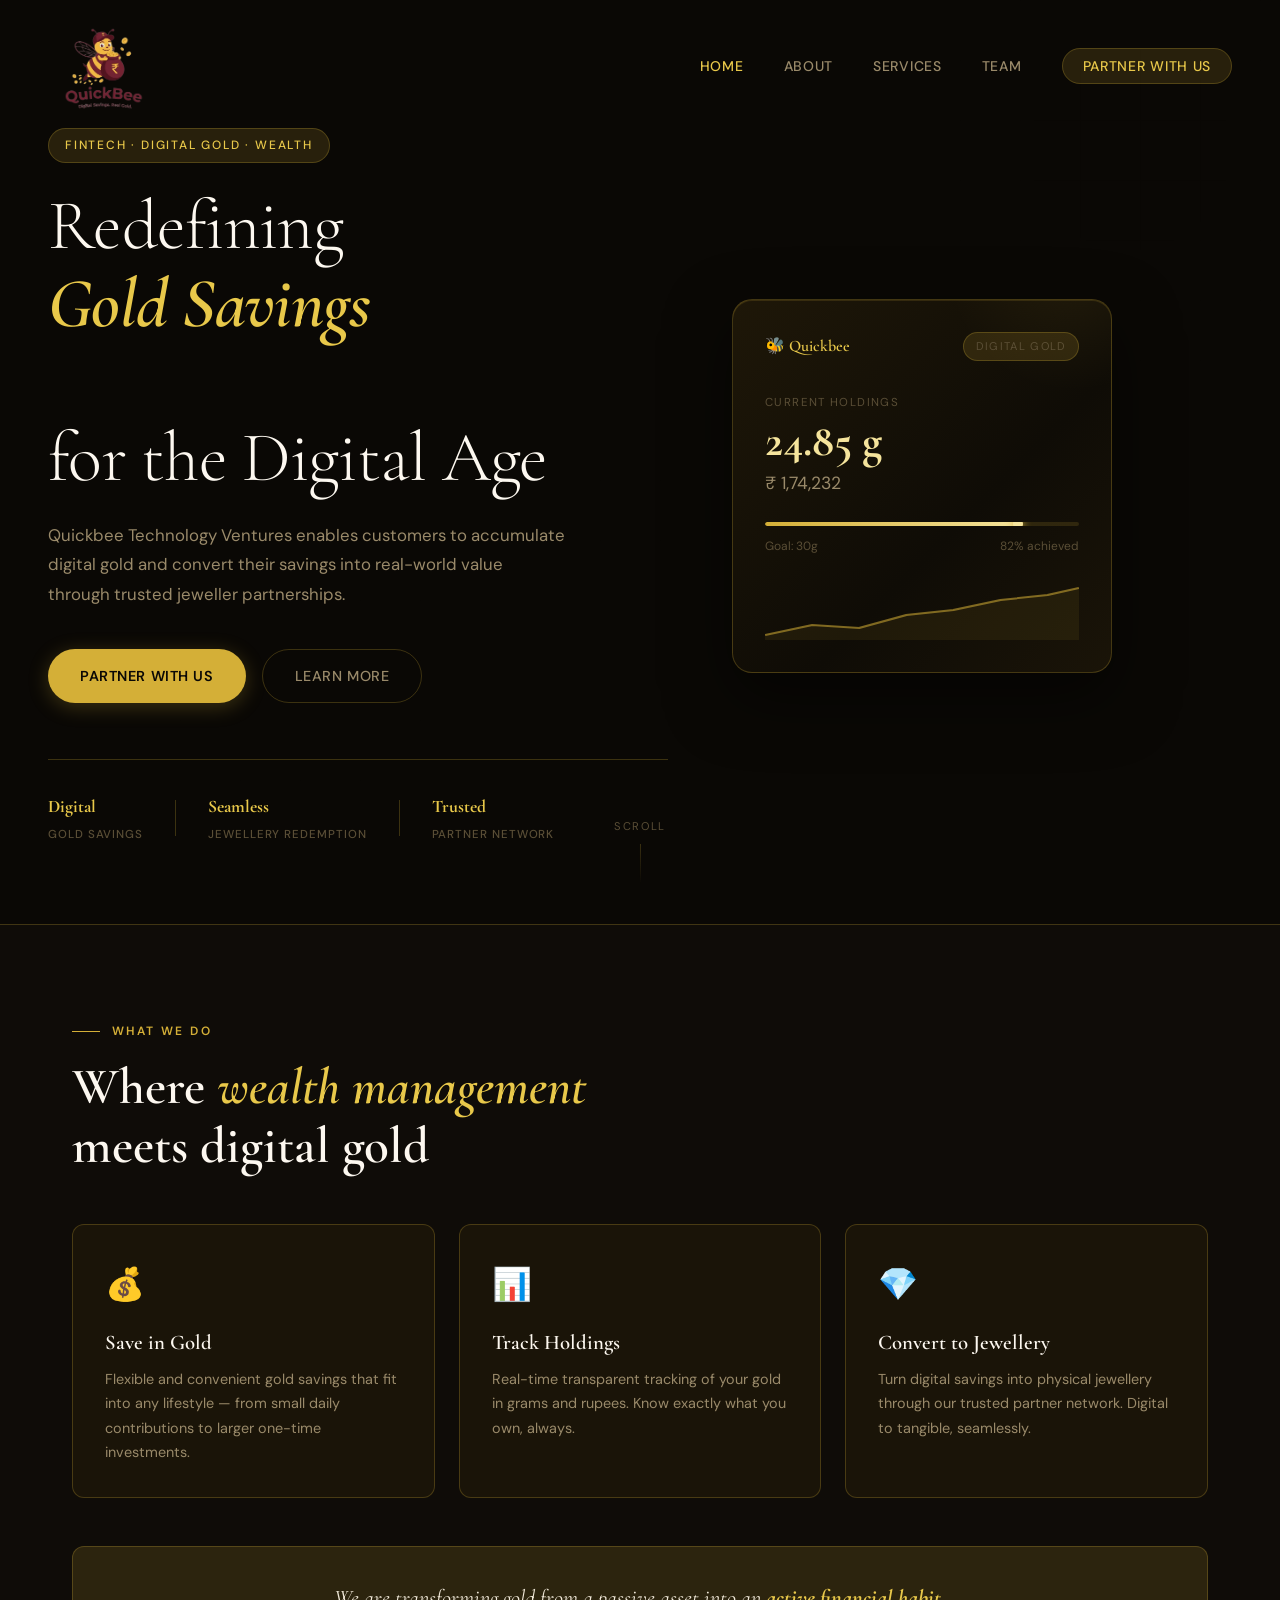
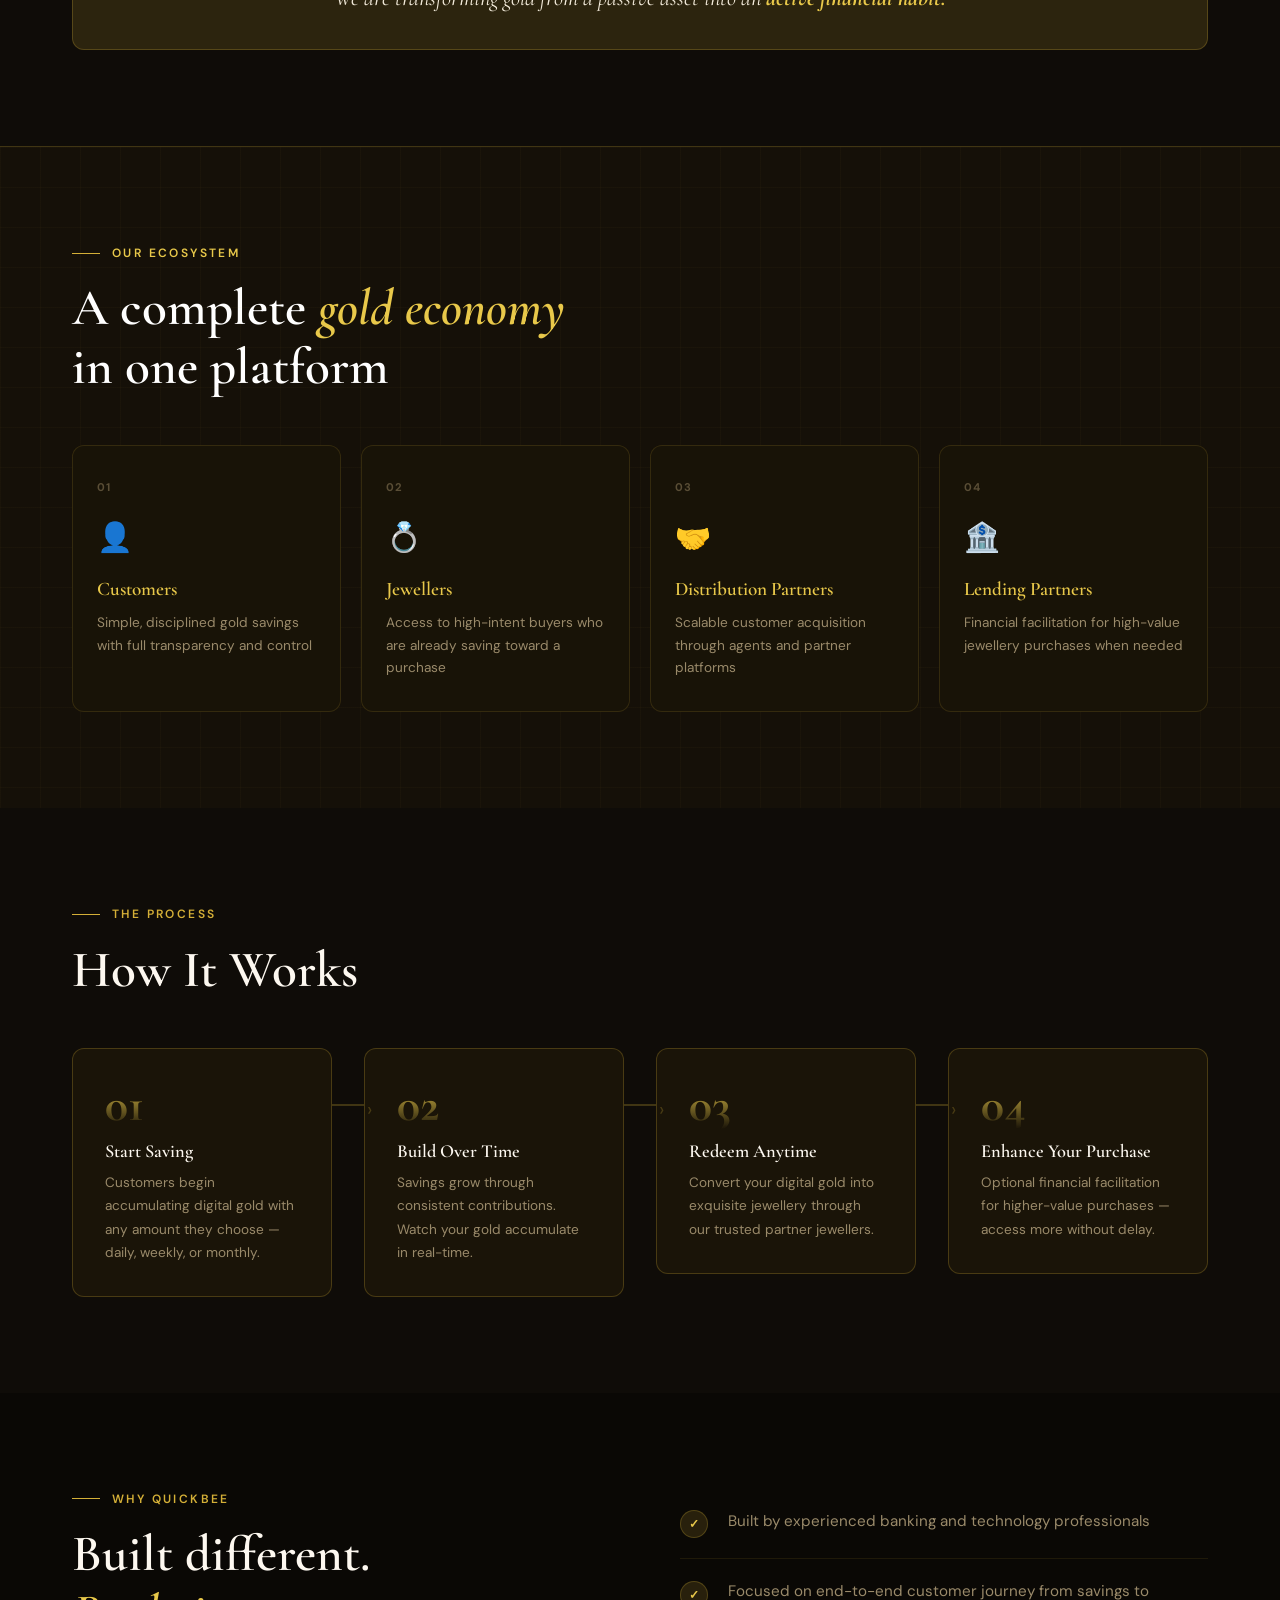
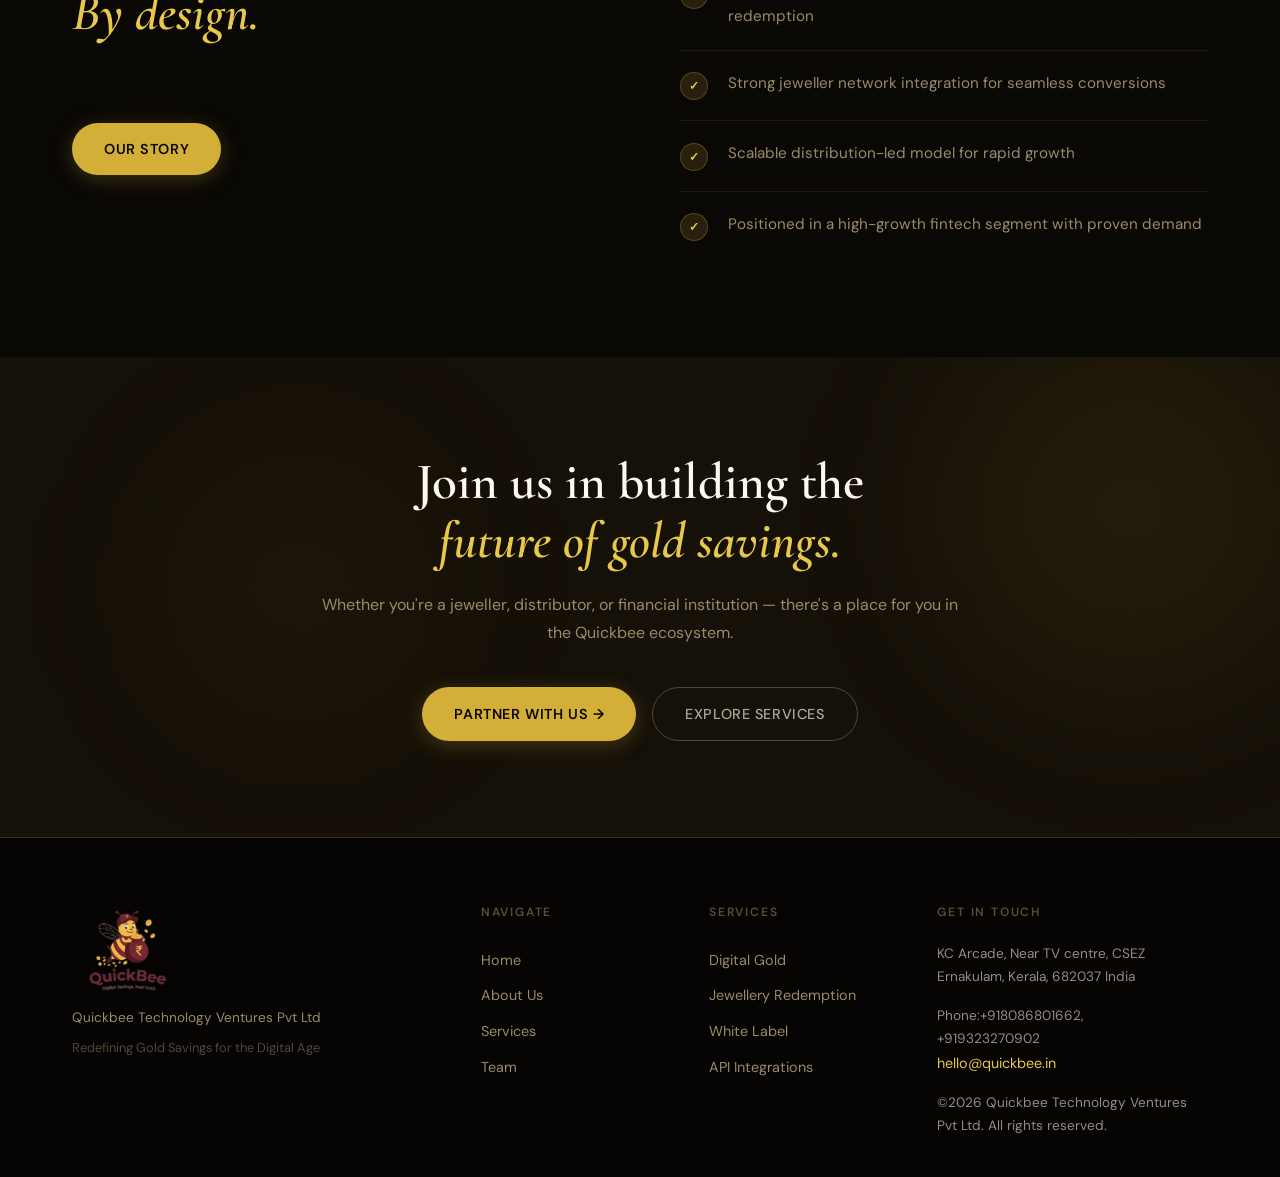
==== index.html @ dd4ba906 "Add files via upload" ====
<!DOCTYPE html>
<html lang="en">
<head>
  <meta charset="UTF-8" />
  <meta name="viewport" content="width=device-width, initial-scale=1.0" />
  <title>Quickbee — Redefining Gold Savings</title>
  <link rel="stylesheet" href="styles.css" />
  <link rel="preconnect" href="https://fonts.googleapis.com">
  <link href="https://fonts.googleapis.com/css2?family=Cormorant+Garamond:ital,wght@0,300;0,400;0,600;0,700;1,300;1,400&family=DM+Sans:wght@300;400;500;600&display=swap" rel="stylesheet">
</head>
<body>

<!-- NAV -->
<nav class="nav" id="nav">
  <a href="index.html" class="nav-logo">
  <img src="logo.png" alt="Quickbee" class="nav-logo-img">
</a>
  <ul class="nav-links">
    <li><a href="index.html" class="active">Home</a></li>
    <li><a href="about.html">About</a></li>
    <li><a href="services.html">Services</a></li>
    <li><a href="team.html">Team</a></li>
    <li><a href="#contact" class="nav-cta">Partner With Us</a></li>
  </ul>
  <button class="hamburger" id="hamburger">
    <span></span><span></span><span></span>
  </button>
</nav>

<!-- HERO -->
<section class="hero">
<!-- Find this line -->

<!-- Replace with -->
<div class="hero-bg" style="background: url('https://images.unsplash.com/photo-1610375461246-83df859d849d?w=1800&q=80') center/cover no-repeat fixed; opacity: 0.04; position: fixed; inset: 0; z-index: -2;">    <div class="gold-orb orb1"></div>
    <div class="gold-orb orb2"></div>
    <div class="gold-orb orb3"></div>
    <div class="grid-lines"></div>
  </div>
  <div class="hero-content">
    <div class="hero-badge reveal">Fintech · Digital Gold · Wealth</div>
    <h1 class="hero-title reveal">
      Redefining<br/>
      <em>Gold Savings</em><br/>
      for the Digital Age
    </h1>
    <p class="hero-sub reveal">
      Quickbee Technology Ventures enables customers to accumulate digital gold 
      and convert their savings into real-world value through trusted jeweller partnerships.
    </p>
    <div class="hero-ctas reveal">
      <a href="#contact" class="btn-gold">Partner With Us</a>
      <a href="about.html" class="btn-outline">Learn More</a>
    </div>
    <div class="hero-stats reveal">
      <div class="stat">
        <span class="stat-num">Digital</span>
        <span class="stat-label">Gold Savings</span>
      </div>
      <div class="stat-divider"></div>
      <div class="stat">
        <span class="stat-num">Seamless</span>
        <span class="stat-label">Jewellery Redemption</span>
      </div>
      <div class="stat-divider"></div>
      <div class="stat">
        <span class="stat-num">Trusted</span>
        <span class="stat-label">Partner Network</span>
      </div>
    </div>
  </div>
  <div class="hero-visual reveal">
    <div class="gold-card">
      <div class="gc-header">
        <span class="gc-logo">🐝 Quickbee</span>
        <span class="gc-tag">Digital Gold</span>
      </div>
      <div class="gc-amount">
        <span class="gc-label">Current Holdings</span>
        <span class="gc-value">24.85 g</span>
        <span class="gc-inr">₹ 1,74,232</span>
      </div>
      <div class="gc-bar">
        <div class="gc-progress"></div>
      </div>
      <div class="gc-footer">
        <span>Goal: 30g</span>
        <span>82% achieved</span>
      </div>
      <div class="gc-sparkline">
        <svg viewBox="0 0 200 60" preserveAspectRatio="none">
          <polyline points="0,55 30,45 60,48 90,35 120,30 150,20 180,15 200,8" fill="none" stroke="rgba(212,175,55,0.7)" stroke-width="2"/>
          <polyline points="0,60 0,55 30,45 60,48 90,35 120,30 150,20 180,15 200,8 200,60" fill="rgba(212,175,55,0.1)"/>
        </svg>
      </div>
    </div>
  </div>
  <div class="scroll-hint">
    <span>Scroll</span>
    <div class="scroll-line"></div>
  </div>
</section>

<!-- WHAT WE DO -->
<section class="what-we-do section-pad">
  <div class="container">
    <div class="section-label reveal">What We Do</div>
    <h2 class="section-title reveal">
      Where <em>wealth management</em><br/>meets digital gold
    </h2>
    <div class="wwd-grid">
      <div class="wwd-card reveal" style="--delay:0.1s">
        <div class="wwd-icon">💰</div>
        <h3>Save in Gold</h3>
        <p>Flexible and convenient gold savings that fit into any lifestyle — from small daily contributions to larger one-time investments.</p>
      </div>
      <div class="wwd-card reveal" style="--delay:0.2s">

        <div class="wwd-icon">📊</div>
        <h3>Track Holdings</h3>
        <p>Real-time transparent tracking of your gold in grams and rupees. Know exactly what you own, always.</p>
      </div>
      <div class="wwd-card reveal" style="--delay:0.3s">

        <div class="wwd-icon">💎</div>
        <h3>Convert to Jewellery</h3>
        <p>Turn digital savings into physical jewellery through our trusted partner network. Digital to tangible, seamlessly.</p>
      </div>
    </div>
    <div class="wwd-statement reveal">
      <p>We are transforming gold from a passive asset into an <strong>active financial habit.</strong></p>
    </div>
  </div>
</section>

<!-- ECOSYSTEM -->
<section class="ecosystem">
  <div class="container">
    <div class="section-label reveal" style="color: var(--gold-light)">Our Ecosystem</div>
    <h2 class="section-title reveal" style="color: #fff">
      A complete <em>gold economy</em><br/>in one platform
    </h2>
    <div class="eco-grid">
      <div class="eco-card reveal" style="--delay:0.05s">
        <div class="eco-num">01</div>
        <div class="eco-icon">👤</div>
        <h3>Customers</h3>
        <p>Simple, disciplined gold savings with full transparency and control</p>
      </div>
      <div class="eco-card reveal" style="--delay:0.15s">
        <div class="eco-num">02</div>
        <div class="eco-icon">💍</div>
        <h3>Jewellers</h3>
        <p>Access to high-intent buyers who are already saving toward a purchase</p>
      </div>
      <div class="eco-card reveal" style="--delay:0.25s">
        <div class="eco-num">03</div>
        <div class="eco-icon">🤝</div>
        <h3>Distribution Partners</h3>
        <p>Scalable customer acquisition through agents and partner platforms</p>
      </div>
      <div class="eco-card reveal" style="--delay:0.35s">
        <div class="eco-num">04</div>
        <div class="eco-icon">🏦</div>
        <h3>Lending Partners</h3>
        <p>Financial facilitation for high-value jewellery purchases when needed</p>
      </div>
    </div>
  </div>
</section>

<!-- HOW IT WORKS -->
<section class="how-it-works section-pad">
  <div class="container">
    <div class="section-label reveal">The Process</div>
    <h2 class="section-title reveal">How It Works</h2>
    <div class="steps">
      <div class="step reveal" style="--delay:0.0s">
        <div class="step-num">01</div>
        <div class="step-body">
          <h3>Start Saving</h3>
          <p>Customers begin accumulating digital gold with any amount they choose — daily, weekly, or monthly.</p>
        </div>
      </div>
      <div class="step-connector reveal"></div>
      <div class="step reveal" style="--delay:0.15s">
        <div class="step-num">02</div>
        <div class="step-body">
          <h3>Build Over Time</h3>
          <p>Savings grow through consistent contributions. Watch your gold accumulate in real-time.</p>
        </div>
      </div>
      <div class="step-connector reveal"></div>
      <div class="step reveal" style="--delay:0.3s">
        <div class="step-num">03</div>
        <div class="step-body">
          <h3>Redeem Anytime</h3>
          <p>Convert your digital gold into exquisite jewellery through our trusted partner jewellers.</p>
        </div>
      </div>
      <div class="step-connector reveal"></div>
      <div class="step reveal" style="--delay:0.45s">
        <div class="step-num">04</div>
        <div class="step-body">
          <h3>Enhance Your Purchase</h3>
          <p>Optional financial facilitation for higher-value purchases — access more without delay.</p>
        </div>
      </div>
    </div>
  </div>
</section>

<!-- WHY QUICKBEE -->
<section class="why-section section-pad">
  <div class="container why-container">
    <div class="why-left reveal">
      <div class="section-label">Why Quickbee</div>
      <h2 class="section-title">Built different.<br/><em>By design.</em></h2>
      <a href="about.html" class="btn-gold" style="margin-top:2rem; display:inline-block">Our Story</a>
    </div>
    <div class="why-right">
      <div class="why-item reveal" style="--delay:0.05s">
        <div class="why-check">✓</div>
        <p>Built by experienced banking and technology professionals</p>
      </div>
      <div class="why-item reveal" style="--delay:0.1s">
        <div class="why-check">✓</div>
        <p>Focused on end-to-end customer journey from savings to redemption</p>
      </div>
      <div class="why-item reveal" style="--delay:0.15s">
        <div class="why-check">✓</div>
        <p>Strong jeweller network integration for seamless conversions</p>
      </div>
      <div class="why-item reveal" style="--delay:0.2s">
        <div class="why-check">✓</div>
        <p>Scalable distribution-led model for rapid growth</p>
      </div>
      <div class="why-item reveal" style="--delay:0.25s">
        <div class="why-check">✓</div>
        <p>Positioned in a high-growth fintech segment with proven demand</p>
      </div>
    </div>
  </div>
</section>

<!-- CTA BANNER -->
<section class="cta-banner" id="contact">
  <div class="cta-bg">
    <div class="gold-orb orb1"></div>
    <div class="gold-orb orb2"></div>
  </div>
  <div class="container cta-content">
    <h2 class="reveal">Join us in building the<br/><em>future of gold savings.</em></h2>
    <p class="reveal">Whether you're a jeweller, distributor, or financial institution — there's a place for you in the Quickbee ecosystem.</p>
    <div class="cta-actions reveal">
      <a href="mailto:hello@quickbee.in" class="btn-gold">Partner With Us →</a>
      <a href="services.html" class="btn-outline-light">Explore Services</a>
    </div>
  </div>
</section>

<!-- FOOTER -->
<footer class="footer">
  <div class="container footer-grid">
    <div class="footer-brand">
       <a href="index.html" class="nav-logo">
  <img src="logo.png" alt="Quickbee" class="nav-logo-img">
</a>
      <p>Quickbee Technology Ventures Pvt Ltd</p>
      <p style="margin-top:0.5rem; font-size:0.8rem; opacity:0.5">Redefining Gold Savings for the Digital Age</p>
    </div>
    <div class="footer-links">
      <h4>Navigate</h4>
      <a href="index.html">Home</a>
      <a href="about.html">About Us</a>
      <a href="services.html">Services</a>
      <a href="team.html">Team</a>
    </div>
    <div class="footer-links">
      <h4>Services</h4>
      <a href="services.html">Digital Gold</a>
      <a href="services.html">Jewellery Redemption</a>
      <a href="services.html">White Label</a>
      <a href="services.html">API Integrations</a>
    </div>
    <div class="footer-contact">
      <h4>Get In Touch</h4>
	        <p style="margin-top:1rem; font-size:0.85rem; opacity:0.6">KC Arcade, Near TV centre, CSEZ
Ernakulam, Kerala, 682037
India
</p>
<p style="margin-top:1rem; font-size:0.85rem; opacity:0.6">Phone:+918086801662, <br>
        +919323270902

</p>
      <a href="mailto:hello@quickbee.in">hello@quickbee.in</a>
      <p style="margin-top:1rem; font-size:0.85rem; opacity:0.6">©2026 Quickbee Technology Ventures Pvt Ltd. All rights reserved.</p>
    </div>
  </div>
</footer>

<script src="main.js"></script>
</body>
</html>
---- styles.css ----
/* ============================================================
   QUICKBEE — STYLES.CSS
   Rich dark luxury + gold aesthetic
   ============================================================ */

/* --- TOKENS --- */
:root {
  --bg: #0a0805;
  --bg2: #0f0c08;
  --bg3: #151008;
  --surface: #1a1408;
  --surface2: #221c0c;
  --gold: #d4af37;
  --gold-light: #e8c84a;
  --gold-pale: #f5e49c;
  --gold-dim: rgba(212,175,55,0.15);
  --gold-border: rgba(212,175,55,0.25);
  --text: #f0e8d8;
  --text-muted: #9a8a6a;
  --text-dim: #5a4e36;
  --white: #fdf8f0;
  --radius: 12px;
  --radius-lg: 20px;
  --transition: 0.35s cubic-bezier(.25,.46,.45,.94);
}

/* --- RESET & BASE --- */
*, *::before, *::after { box-sizing: border-box; margin: 0; padding: 0; }

html { scroll-behavior: smooth; font-size: 16px; }

body {
  background: var(--bg);
  color: var(--text);
  font-family: 'DM Sans', sans-serif;
  font-weight: 400;
  line-height: 1.7;
  overflow-x: hidden;
}

img { max-width: 100%; display: block; }
a { text-decoration: none; color: inherit; }

h1, h2, h3 {
  font-family: 'Cormorant Garamond', serif;
  line-height: 1.15;
  font-weight: 600;
}

em { font-style: italic; color: var(--gold-light); }

.container {
  max-width: 1200px;
  margin: 0 auto;
  padding: 0 2rem;
}
.hero::before {
  content: '';
  position: fixed;
  inset: 0;
  background: url('https://images.unsplash.com/photo-1610375461246-83df859d849d?w=1800&q=80') center/cover no-repeat;
  opacity: 0.08;
  z-index: -2;
  pointer-events: none;
}
/* Service block hero images */
.service-block { position: relative; overflow: hidden; }

.sb-img {
  width: 100%;
  height: 200px;
  object-fit: cover;
  border-radius: var(--radius);
  margin-bottom: 1.5rem;
  opacity: 0.75;
  transition: opacity 0.3s ease, transform 0.4s ease;
}
.service-block:hover .sb-img {
  opacity: 0.9;
  transform: scale(1.02);
}
.section-pad { padding: 6rem 0; }

/* --- NAV --- */
.nav {
  position: fixed;
  top: 0; left: 0; right: 0;
  z-index: 100;
  display: flex;
  align-items: center;
  justify-content: space-between;
  padding: 1.25rem 3rem;
  background: rgba(10,8,5,0);
  border-bottom: 1px solid transparent;
  transition: var(--transition);
}

.nav.scrolled {
  background: rgba(10,8,5,0.95);
  border-bottom-color: var(--gold-border);
  backdrop-filter: blur(12px);
  padding: 0.9rem 3rem;
}
.nav-logo-img {
  height: 92px;        /* increase from 40px */
  width: auto;
  max-width: 200px;
  object-fit: contain;
    mix-blend-mode: screen;  /* removes white background */

}

.nav.scrolled .nav-logo-img {
  height: 72px;        /* slightly smaller when scrolled */
  transition: height 0.35s ease;
}
.nav-logo {
  display: flex;
  align-items: center;
  gap: 0.5rem;
  font-family: 'Cormorant Garamond', serif;
  font-size: 1.6rem;
  font-weight: 700;
  color: var(--gold-light);
  letter-spacing: 0.02em;
}

.logo-icon { font-size: 1.4rem; }

.nav-links {
  display: flex;
  align-items: center;
  gap: 2.5rem;
  list-style: none;
}

.nav-links a {
  font-size: 0.875rem;
  font-weight: 500;
  letter-spacing: 0.05em;
  text-transform: uppercase;
  color: var(--text-muted);
  transition: color var(--transition);
}

.nav-links a:hover,
.nav-links a.active { color: var(--gold-light); }

.nav-cta {
  background: var(--gold-dim) !important;
  color: var(--gold-light) !important;
  border: 1px solid var(--gold-border) !important;
  padding: 0.5rem 1.25rem !important;
  border-radius: 50px !important;
  transition: background var(--transition), color var(--transition) !important;
}

.nav-cta:hover {
  background: var(--gold) !important;
  color: var(--bg) !important;
}

.hamburger {
  display: none;
  flex-direction: column;
  gap: 5px;
  background: none;
  border: none;
  cursor: pointer;
  padding: 4px;
}
.hamburger span {
  display: block;
  width: 24px;
  height: 2px;
  background: var(--gold-light);
  border-radius: 2px;
  transition: var(--transition);
}

/* --- BUTTONS --- */
.btn-gold {
  display: inline-flex;
  align-items: center;
  gap: 0.5rem;
  background: var(--gold);
  color: #0a0805;
  font-family: 'DM Sans', sans-serif;
  font-size: 0.9rem;
  font-weight: 600;
  letter-spacing: 0.04em;
  text-transform: uppercase;
  padding: 0.85rem 2rem;
  border-radius: 50px;
  border: none;
  cursor: pointer;
  transition: background var(--transition), transform 0.2s, box-shadow var(--transition);
  box-shadow: 0 4px 20px rgba(212,175,55,0.25);
}
.btn-gold:hover {
  background: var(--gold-light);
  transform: translateY(-2px);
  box-shadow: 0 8px 32px rgba(212,175,55,0.4);
}

.btn-outline {
  display: inline-flex;
  align-items: center;
  background: transparent;
  color: var(--text-muted);
  font-size: 0.9rem;
  font-weight: 500;
  letter-spacing: 0.04em;
  text-transform: uppercase;
  padding: 0.85rem 2rem;
  border-radius: 50px;
  border: 1px solid var(--gold-border);
  cursor: pointer;
  transition: var(--transition);
}
.btn-outline:hover { color: var(--gold-light); border-color: var(--gold-light); }

.btn-outline-light {
  display: inline-flex;
  align-items: center;
  background: transparent;
  color: rgba(240,232,216,0.7);
  font-size: 0.9rem;
  font-weight: 500;
  letter-spacing: 0.04em;
  text-transform: uppercase;
  padding: 0.85rem 2rem;
  border-radius: 50px;
  border: 1px solid rgba(240,232,216,0.25);
  cursor: pointer;
  transition: var(--transition);
}
.btn-outline-light:hover { color: var(--white); border-color: rgba(240,232,216,0.6); }

/* --- REVEAL ANIMATION --- */
.reveal {
  opacity: 0;
  transform: translateY(28px);
  transition: opacity 0.7s cubic-bezier(.25,.46,.45,.94), transform 0.7s cubic-bezier(.25,.46,.45,.94);
  transition-delay: var(--delay, 0s);
}
.reveal.in-view {
  opacity: 1;
  transform: none;
}

/* --- SECTION LABELS --- */
.section-label {
  font-family: 'DM Sans', sans-serif;
  font-size: 0.75rem;
  font-weight: 600;
  letter-spacing: 0.2em;
  text-transform: uppercase;
  color: var(--gold);
  margin-bottom: 1rem;
  display: flex;
  align-items: center;
  gap: 0.75rem;
}
.section-label::before {
  content: '';
  display: inline-block;
  width: 28px;
  height: 1px;
  background: var(--gold);
}

.section-title {
  font-size: clamp(2rem, 4vw, 3.2rem);
  font-weight: 600;
  line-height: 1.15;
  color: var(--white);
  margin-bottom: 3rem;
}

/* ============================================================
   HERO
   ============================================================ */
.hero {
  min-height: 100vh;
  display: flex;
  align-items: center;
  position: relative;
  overflow: hidden;
  padding: 8rem 3rem 5rem;
  gap: 4rem;
  max-width: 1400px;
  margin: 0 auto;
}

.hero-bg {
  position: fixed;
  inset: 0;
  z-index: -1;
  pointer-events: none;
}

/* Background grid pattern */
.grid-lines {
  position: absolute;
  inset: 0;
  background-image:
    linear-gradient(rgba(212,175,55,0.04) 1px, transparent 1px),
    linear-gradient(90deg, rgba(212,175,55,0.04) 1px, transparent 1px);
  background-size: 60px 60px;
}

.gold-orb {
  position: absolute;
  border-radius: 50%;
  filter: blur(80px);
  pointer-events: none;
}

.orb1 {
  width: 500px;
  height: 500px;
  background: radial-gradient(circle, rgba(212,175,55,0.12) 0%, transparent 70%);
  top: -100px;
  right: -100px;
}

.orb2 {
  width: 400px;
  height: 400px;
  background: radial-gradient(circle, rgba(180,120,20,0.08) 0%, transparent 70%);
  bottom: 50px;
  left: 100px;
}

.orb3 {
  width: 300px;
  height: 300px;
  background: radial-gradient(circle, rgba(212,175,55,0.06) 0%, transparent 70%);
  top: 40%;
  left: 40%;
}

.hero-content {
  flex: 1;
  max-width: 620px;
  z-index: 1;
}

.hero-badge {
  display: inline-flex;
  align-items: center;
  gap: 0.5rem;
  font-size: 0.75rem;
  font-weight: 500;
  letter-spacing: 0.15em;
  text-transform: uppercase;
  color: var(--gold-light);
  background: var(--gold-dim);
  border: 1px solid var(--gold-border);
  padding: 0.4rem 1rem;
  border-radius: 50px;
  margin-bottom: 1.5rem;
}

.hero-title {
  font-size: clamp(2.8rem, 5.5vw, 5rem);
  font-weight: 300;
  line-height: 1.1;
  color: var(--white);
  margin-bottom: 1.5rem;
  letter-spacing: -0.01em;
}

.hero-title em {
  font-weight: 600;
  color: var(--gold-light);
  display: block;
}

.hero-sub {
  font-size: 1.05rem;
  color: var(--text-muted);
  line-height: 1.75;
  margin-bottom: 2.5rem;
  max-width: 520px;
}

.hero-ctas {
  display: flex;
  gap: 1rem;
  flex-wrap: wrap;
  margin-bottom: 3.5rem;
}

.hero-stats {
  display: flex;
  align-items: center;
  gap: 2rem;
  padding-top: 2rem;
  border-top: 1px solid var(--gold-border);
}

.stat { display: flex; flex-direction: column; gap: 0.2rem; }
.stat-num {
  font-family: 'Cormorant Garamond', serif;
  font-size: 1.1rem;
  font-weight: 700;
  color: var(--gold-light);
}
.stat-label {
  font-size: 0.72rem;
  font-weight: 500;
  letter-spacing: 0.08em;
  text-transform: uppercase;
  color: var(--text-dim);
}
.stat-divider {
  width: 1px;
  height: 36px;
  background: var(--gold-border);
}

/* GOLD CARD */
.hero-visual {
  flex: 0 0 380px;
  z-index: 1;
}

.gold-card {
  background: linear-gradient(135deg, #1e1708 0%, #0f0c06 60%, #1a1408 100%);
  border: 1px solid var(--gold-border);
  border-radius: var(--radius-lg);
  padding: 2rem;
  box-shadow:
    0 24px 64px rgba(0,0,0,0.5),
    inset 0 1px 0 rgba(212,175,55,0.15);
  position: relative;
  overflow: hidden;
}

.gold-card::before {
  content: '';
  position: absolute;
  top: -50%;
  right: -30%;
  width: 300px;
  height: 300px;
  background: radial-gradient(circle, rgba(212,175,55,0.08) 0%, transparent 60%);
  pointer-events: none;
}

.gc-header {
  display: flex;
  justify-content: space-between;
  align-items: center;
  margin-bottom: 2rem;
}
.gc-logo {
  font-family: 'Cormorant Garamond', serif;
  font-size: 1rem;
  color: var(--gold-light);
  font-weight: 600;
}
.gc-tag {
  font-size: 0.7rem;
  letter-spacing: 0.12em;
  text-transform: uppercase;
  color: var(--text-dim);
  background: var(--gold-dim);
  padding: 0.25rem 0.7rem;
  border-radius: 20px;
  border: 1px solid var(--gold-border);
}

.gc-amount { margin-bottom: 1.5rem; }
.gc-label {
  display: block;
  font-size: 0.72rem;
  text-transform: uppercase;
  letter-spacing: 0.12em;
  color: var(--text-dim);
  margin-bottom: 0.4rem;
}
.gc-value {
  display: block;
  font-family: 'Cormorant Garamond', serif;
  font-size: 2.8rem;
  font-weight: 700;
  color: var(--gold-pale);
  line-height: 1;
  margin-bottom: 0.3rem;
}
.gc-inr {
  display: block;
  font-size: 1.1rem;
  color: var(--text-muted);
  font-weight: 400;
}

.gc-bar {
  height: 4px;
  background: rgba(212,175,55,0.15);
  border-radius: 2px;
  margin-bottom: 0.6rem;
  overflow: hidden;
}
.gc-progress {
  height: 100%;
  width: 82%;
  background: linear-gradient(90deg, var(--gold) 0%, var(--gold-pale) 100%);
  border-radius: 2px;
  position: relative;
}
.gc-progress::after {
  content: '';
  position: absolute;
  right: -1px;
  top: -3px;
  width: 10px;
  height: 10px;
  background: var(--gold-pale);
  border-radius: 50%;
  box-shadow: 0 0 8px var(--gold);
}

.gc-footer {
  display: flex;
  justify-content: space-between;
  font-size: 0.75rem;
  color: var(--text-dim);
  margin-bottom: 1.5rem;
}

.gc-sparkline {
  height: 60px;
  opacity: 0.8;
}
.gc-sparkline svg { width: 100%; height: 100%; }

/* SCROLL HINT */
.scroll-hint {
  position: absolute;
  bottom: 2.5rem;
  left: 50%;
  transform: translateX(-50%);
  display: flex;
  flex-direction: column;
  align-items: center;
  gap: 0.5rem;
  color: var(--text-dim);
  font-size: 0.7rem;
  letter-spacing: 0.15em;
  text-transform: uppercase;
  animation: float 2.5s ease-in-out infinite;
}
.scroll-line {
  width: 1px;
  height: 40px;
  background: linear-gradient(to bottom, var(--gold-border), transparent);
}

@keyframes float {
  0%, 100% { transform: translateX(-50%) translateY(0); }
  50% { transform: translateX(-50%) translateY(6px); }
}

/* ============================================================
   WHAT WE DO
   ============================================================ */
.what-we-do {
  background: var(--bg2);
  border-top: 1px solid var(--gold-border);
  border-bottom: 1px solid var(--gold-border);
}

.wwd-grid {
  display: grid;
  grid-template-columns: repeat(3, 1fr);
  gap: 1.5rem;
  margin-bottom: 3rem;
}

.wwd-card {
  background: var(--surface);
  border: 1px solid var(--gold-border);
  border-radius: var(--radius);
  padding: 2rem;
  transition: transform var(--transition), border-color var(--transition), box-shadow var(--transition);
  transition-delay: var(--delay, 0s);
}
.wwd-card:hover {
  transform: translateY(-4px);
  border-color: var(--gold);
  box-shadow: 0 12px 40px rgba(212,175,55,0.12);
}

.wwd-icon {
  font-size: 2rem;
  margin-bottom: 1.25rem;
}

.wwd-card h3 {
  font-size: 1.3rem;
  font-weight: 600;
  color: var(--white);
  margin-bottom: 0.75rem;
}
.wwd-card p { font-size: 0.9rem; color: var(--text-muted); line-height: 1.7; }

.wwd-statement {
  text-align: center;
  padding: 2rem;
  border: 1px solid var(--gold-border);
  border-radius: var(--radius);
  background: var(--gold-dim);
}
.wwd-statement p {
  font-family: 'Cormorant Garamond', serif;
  font-size: 1.4rem;
  color: var(--text);
  font-style: italic;
}
.wwd-statement strong { color: var(--gold-light); font-weight: 700; }

/* ============================================================
   ECOSYSTEM
   ============================================================ */
.ecosystem {
  background: var(--bg3);
  padding: 6rem 0;
  position: relative;
  overflow: hidden;
}

.ecosystem::before {
  content: '';
  position: absolute;
  inset: 0;
  background-image:
    linear-gradient(rgba(212,175,55,0.03) 1px, transparent 1px),
    linear-gradient(90deg, rgba(212,175,55,0.03) 1px, transparent 1px);
  background-size: 40px 40px;
}

.eco-grid {
  display: grid;
  grid-template-columns: repeat(4, 1fr);
  gap: 1.25rem;
}

.eco-card {
  position: relative;
  background: rgba(26,20,8,0.8);
  border: 1px solid rgba(212,175,55,0.15);
  border-radius: var(--radius);
  padding: 2rem 1.5rem;
  transition: all var(--transition);
  transition-delay: var(--delay, 0s);
  backdrop-filter: blur(4px);
}
.eco-card:hover {
  border-color: var(--gold);
  background: rgba(34,28,12,0.9);
  transform: translateY(-4px);
}

.eco-num {
  font-size: 0.7rem;
  font-weight: 700;
  letter-spacing: 0.12em;
  color: var(--text-dim);
  margin-bottom: 1rem;
}
.eco-icon { font-size: 1.8rem; margin-bottom: 1rem; }

.eco-card h3 {
  font-size: 1.2rem;
  color: var(--gold-light);
  margin-bottom: 0.75rem;
}
.eco-card p { font-size: 0.85rem; color: var(--text-muted); line-height: 1.65; }

/* ============================================================
   HOW IT WORKS
   ============================================================ */
.how-it-works { background: var(--bg2); }

.steps {
  display: flex;
  align-items: flex-start;
  gap: 0;
}

.step {
  flex: 1;
  padding: 2rem;
  background: var(--surface);
  border: 1px solid var(--gold-border);
  border-radius: var(--radius);
  transition: all var(--transition);
  transition-delay: var(--delay, 0s);
}
.step:hover {
  border-color: var(--gold);
  box-shadow: 0 8px 32px rgba(212,175,55,0.1);
  transform: translateY(-4px);
}

.step-num {
  font-family: 'Cormorant Garamond', serif;
  font-size: 3rem;
  font-weight: 700;
  color: var(--gold-dim);
  line-height: 1;
  margin-bottom: 0.75rem;
  background: linear-gradient(to bottom, var(--gold-light), transparent);
  -webkit-background-clip: text;
  -webkit-text-fill-color: transparent;
  background-clip: text;
}

.step h3 {
  font-size: 1.15rem;
  color: var(--white);
  margin-bottom: 0.6rem;
}
.step p { font-size: 0.85rem; color: var(--text-muted); }

.step-connector {
  flex: 0 0 32px;
  height: 2px;
  background: var(--gold-border);
  margin-top: 3.5rem;
  position: relative;
  transition: background var(--transition);
}
.step-connector::after {
  content: '›';
  position: absolute;
  right: -8px;
  top: -10px;
  font-size: 1.2rem;
  color: var(--gold-border);
}

/* ============================================================
   WHY QUICKBEE
   ============================================================ */
.why-section { background: var(--bg); }

.why-container {
  display: grid;
  grid-template-columns: 1fr 1fr;
  gap: 5rem;
  align-items: start;
}

.why-right { display: flex; flex-direction: column; gap: 0; }

.why-item {
  display: flex;
  align-items: flex-start;
  gap: 1.25rem;
  padding: 1.25rem 0;
  border-bottom: 1px solid rgba(212,175,55,0.1);
  transition: padding-left var(--transition);
  transition-delay: var(--delay, 0s);
}
.why-item:hover { padding-left: 0.5rem; }
.why-item:last-child { border-bottom: none; }

.why-check {
  flex-shrink: 0;
  width: 28px;
  height: 28px;
  background: var(--gold-dim);
  border: 1px solid var(--gold-border);
  border-radius: 50%;
  display: flex;
  align-items: center;
  justify-content: center;
  font-size: 0.75rem;
  color: var(--gold-light);
  font-weight: 700;
  margin-top: 0.1rem;
}

.why-item p { font-size: 0.95rem; color: var(--text-muted); line-height: 1.65; }

/* ============================================================
   CTA BANNER
   ============================================================ */
.cta-banner {
  background: var(--bg3);
  padding: 6rem 0;
  position: relative;
  overflow: hidden;
  text-align: center;
}

.cta-bg {
  position: absolute;
  inset: 0;
  pointer-events: none;
}

.cta-content { position: relative; z-index: 1; max-width: 700px; margin: 0 auto; }

.cta-banner h2 {
  font-size: clamp(2.2rem, 4vw, 3.5rem);
  color: var(--white);
  margin-bottom: 1.25rem;
}

.cta-banner p {
  font-size: 1rem;
  color: var(--text-muted);
  margin-bottom: 2.5rem;
  line-height: 1.75;
}

.cta-actions {
  display: flex;
  gap: 1rem;
  justify-content: center;
  flex-wrap: wrap;
}

/* ============================================================
   FOOTER
   ============================================================ */
.footer {
  background: #050402;
  border-top: 1px solid var(--gold-border);
  padding: 4rem 0 2.5rem;
}

.footer-grid {
  display: grid;
  grid-template-columns: 2fr 1fr 1fr 1.5fr;
  gap: 3rem;
}

.footer-brand p {
  font-size: 0.85rem;
  color: var(--text-muted);
  margin-top: 0.75rem;
}

.footer-links h4,
.footer-contact h4 {
  font-family: 'DM Sans', sans-serif;
  font-size: 0.75rem;
  font-weight: 600;
  letter-spacing: 0.15em;
  text-transform: uppercase;
  color: var(--text-dim);
  margin-bottom: 1.25rem;
}

.footer-links {
  display: flex;
  flex-direction: column;
  gap: 0;
}

.footer-links a {
  font-size: 0.9rem;
  color: var(--text-muted);
  padding: 0.35rem 0;
  transition: color var(--transition);
}
.footer-links a:hover { color: var(--gold-light); }

.footer-contact a {
  font-size: 0.9rem;
  color: var(--gold-light);
  display: block;
  transition: color var(--transition);
}
.footer-contact a:hover { color: var(--gold-pale); }

/* ============================================================
   PAGE HERO (inner pages)
   ============================================================ */
.page-hero {
  padding: 10rem 0 5rem;
  background: var(--bg3);
  position: relative;
  overflow: hidden;
  border-bottom: 1px solid var(--gold-border);
}

.page-hero-bg {
  position: absolute;
  inset: 0;
  pointer-events: none;
}

.page-hero-content { position: relative; z-index: 1; max-width: 700px; }

.page-hero h1 {
  font-size: clamp(3rem, 5vw, 5.5rem);
  font-weight: 300;
  color: var(--white);
  line-height: 1.1;
  margin-bottom: 1.25rem;
}

.page-hero p {
  font-size: 1.1rem;
  color: var(--text-muted);
  line-height: 1.75;
}

/* ============================================================
   ABOUT PAGE
   ============================================================ */
.about-intro {
  display: grid;
  grid-template-columns: 1fr 1fr;
  gap: 5rem;
  align-items: start;
}

.about-text p {
  color: var(--text-muted);
  margin-bottom: 1rem;
  line-height: 1.75;
}
.about-text p strong { color: var(--gold-light); }

.about-highlight { padding-top: 1rem; }

.highlight-card {
  background: var(--surface);
  border: 1px solid var(--gold-border);
  border-radius: var(--radius-lg);
  padding: 2.5rem;
  border-left: 3px solid var(--gold);
}

.hc-icon { font-size: 1.8rem; margin-bottom: 1.5rem; }

.highlight-card blockquote {
  font-family: 'Cormorant Garamond', serif;
  font-size: 1.5rem;
  font-style: italic;
  color: var(--white);
  line-height: 1.4;
  margin-bottom: 1.25rem;
}

.highlight-card p {
  font-size: 0.9rem;
  color: var(--text-muted);
  line-height: 1.7;
}

/* VISION & MISSION */
.vm-section { background: var(--bg3); padding: 5rem 0; }

.vm-grid {
  display: grid;
  grid-template-columns: 1fr 1fr;
  gap: 2rem;
}

.vm-card {
  background: var(--surface);
  border: 1px solid var(--gold-border);
  border-radius: var(--radius-lg);
  padding: 3rem;
  transition: all var(--transition);
}
.vm-card:hover { border-color: var(--gold); }

.vm-icon { font-size: 2.5rem; margin-bottom: 1.5rem; }

.vm-card h3 {
  font-size: 1.6rem;
  color: var(--gold-light);
  margin-bottom: 1.25rem;
}

.vm-card p {
  font-size: 0.95rem;
  color: var(--text-muted);
  line-height: 1.75;
}
.vm-card p strong { color: var(--gold-light); }

.vm-list {
  list-style: none;
  display: flex;
  flex-direction: column;
  gap: 0.75rem;
}
.vm-list li {
  font-size: 0.9rem;
  color: var(--text-muted);
  padding-left: 1.25rem;
  position: relative;
}
.vm-list li::before {
  content: '—';
  position: absolute;
  left: 0;
  color: var(--gold);
}

/* APPROACH GRID */
.approach-grid {
  display: grid;
  grid-template-columns: repeat(4, 1fr);
  gap: 1.5rem;
}

.approach-item {
  transition-delay: var(--delay, 0s);
}

.approach-num {
  font-family: 'Cormorant Garamond', serif;
  font-size: 0.9rem;
  color: var(--text-dim);
  margin-bottom: 1rem;
  letter-spacing: 0.05em;
}

.approach-item h3 {
  font-size: 1.1rem;
  color: var(--gold-light);
  margin-bottom: 0.75rem;
  border-top: 1px solid var(--gold-border);
  padding-top: 1rem;
}

.approach-item p { font-size: 0.85rem; color: var(--text-muted); line-height: 1.7; }

/* ROAD AHEAD */
.road-ahead {
  background: var(--bg3);
  padding: 6rem 0;
  border-top: 1px solid var(--gold-border);
  border-bottom: 1px solid var(--gold-border);
}

.road-content {
  display: grid;
  grid-template-columns: 1fr 1fr;
  gap: 5rem;
  align-items: start;
}

.road-text h2 {
  font-size: clamp(1.8rem, 3vw, 2.8rem);
  color: var(--white);
  margin-bottom: 1.25rem;
}
.road-text p {
  color: var(--text-muted);
  line-height: 1.75;
  font-size: 0.95rem;
}

.timeline { display: flex; flex-direction: column; gap: 0; }

.tl-item {
  display: flex;
  align-items: flex-start;
  gap: 1.25rem;
  padding: 1.25rem 0;
  border-left: 1px solid var(--gold-border);
  padding-left: 1.5rem;
  position: relative;
}

.tl-dot {
  position: absolute;
  left: -6px;
  top: 1.5rem;
  width: 11px;
  height: 11px;
  background: var(--text-dim);
  border-radius: 50%;
  border: 2px solid var(--bg3);
  flex-shrink: 0;
}
.tl-dot.active { background: var(--gold); box-shadow: 0 0 12px var(--gold); }
.tl-dot.upcoming { background: var(--bg3); border-color: var(--gold-border); }

.tl-text strong { display: block; color: var(--white); margin-bottom: 0.25rem; font-size: 0.95rem; }
.tl-text span { font-size: 0.82rem; color: var(--text-dim); }

/* ============================================================
   SERVICES PAGE
   ============================================================ */
.services-page { background: var(--bg2); }

.service-block {
  display: grid;
  grid-template-columns: 280px 1fr;
  gap: 3rem;
  padding: 3rem 0;
  border-bottom: 1px solid rgba(212,175,55,0.1);
  align-items: start;
}
.service-block:last-child { border-bottom: none; }

.service-block.alt { background: var(--surface); border-radius: var(--radius); padding: 3rem; margin: 0 -1rem; }

.sb-header {
  display: flex;
  flex-direction: column;
  gap: 1.25rem;
}

.sb-icon-wrap {
  width: 64px;
  height: 64px;
  background: var(--gold-dim);
  border: 1px solid var(--gold-border);
  border-radius: var(--radius);
  display: flex;
  align-items: center;
  justify-content: center;
}
.sb-icon { font-size: 1.75rem; }

.sb-tag {
  font-size: 0.7rem;
  font-weight: 600;
  letter-spacing: 0.15em;
  text-transform: uppercase;
  color: var(--gold);
}

.sb-header h2 {
  font-size: 1.7rem;
  color: var(--white);
  font-weight: 600;
  line-height: 1.2;
}

.sb-lead {
  font-size: 1rem;
  color: var(--text-muted);
  line-height: 1.75;
  margin-bottom: 1.75rem;
  border-left: 2px solid var(--gold);
  padding-left: 1.25rem;
}

.sb-features { display: flex; flex-direction: column; gap: 0.75rem; }

.sb-feat {
  display: flex;
  align-items: flex-start;
  gap: 0.875rem;
  font-size: 0.9rem;
  color: var(--text-muted);
  line-height: 1.6;
}

.sf-bullet {
  flex-shrink: 0;
  width: 6px;
  height: 6px;
  background: var(--gold);
  border-radius: 50%;
  margin-top: 0.55rem;
}

/* ============================================================
   TEAM PAGE
   ============================================================ */
.team-card {
  display: grid;
  grid-template-columns: auto 1fr;
  gap: 3rem;
  padding: 3.5rem;
  background: var(--surface);
  border: 1px solid var(--gold-border);
  border-radius: var(--radius-lg);
  margin-bottom: 2rem;
  align-items: start;
  transition: border-color var(--transition);
}
.team-card:hover { border-color: var(--gold); }
.team-card.alt { flex-direction: row-reverse; }

.tc-avatar {
  position: relative;
  width: 100px;
  height: 100px;
  flex-shrink: 0;
}

.tc-initials {
  width: 100px;
  height: 100px;
  background: var(--gold-dim);
  border: 2px solid var(--gold-border);
  border-radius: 50%;
  display: flex;
  align-items: center;
  justify-content: center;
  font-family: 'Cormorant Garamond', serif;
  font-size: 1.8rem;
  font-weight: 700;
  color: var(--gold-light);
  position: relative;
  z-index: 1;
}

.tc-ring {
  position: absolute;
  inset: -8px;
  border-radius: 50%;
  border: 1px dashed rgba(212,175,55,0.25);
  animation: spin 15s linear infinite;
}

@keyframes spin {
  from { transform: rotate(0deg); }
  to { transform: rotate(360deg); }
}

.tc-meta {
  display: flex;
  align-items: center;
  gap: 1rem;
  margin-bottom: 0.75rem;
}

.tc-role {
  font-size: 0.7rem;
  font-weight: 600;
  letter-spacing: 0.15em;
  text-transform: uppercase;
  color: var(--gold);
  background: var(--gold-dim);
  border: 1px solid var(--gold-border);
  padding: 0.25rem 0.75rem;
  border-radius: 20px;
}

.tc-years {
  font-size: 0.8rem;
  color: var(--text-dim);
}

.tc-name {
  font-size: 2.2rem;
  color: var(--white);
  font-weight: 600;
  margin-bottom: 1rem;
}

.tc-bio {
  font-size: 0.92rem;
  color: var(--text-muted);
  line-height: 1.8;
  margin-bottom: 1.5rem;
}

.tc-expertise {
  display: flex;
  flex-wrap: wrap;
  gap: 0.5rem;
  margin-bottom: 1.25rem;
}

.tc-expertise span {
  font-size: 0.75rem;
  font-weight: 500;
  color: var(--text-muted);
  background: var(--bg2);
  border: 1px solid rgba(212,175,55,0.12);
  padding: 0.3rem 0.75rem;
  border-radius: 20px;
}

.tc-orgs { display: flex; flex-wrap: wrap; gap: 0.6rem; }

.org-badge {
  font-size: 0.75rem;
  font-weight: 600;
  color: var(--gold-light);
  background: rgba(212,175,55,0.08);
  border: 1px solid var(--gold-border);
  padding: 0.3rem 0.85rem;
  border-radius: 4px;
}

/* STRENGTH SECTION */
.strength-section {
  background: var(--bg3);
  padding: 6rem 0;
  border-top: 1px solid var(--gold-border);
}

.strength-grid {
  display: grid;
  grid-template-columns: repeat(4, 1fr);
  gap: 1.5rem;
  margin-top: 3rem;
}

.strength-item {
  padding: 2rem;
  border: 1px solid rgba(212,175,55,0.12);
  border-radius: var(--radius);
  background: rgba(26,20,8,0.5);
  transition: all var(--transition);
  transition-delay: var(--delay, 0s);
}
.strength-item:hover {
  border-color: var(--gold);
  background: rgba(26,20,8,0.85);
  transform: translateY(-4px);
}

.si-icon { font-size: 2rem; margin-bottom: 1rem; }
.strength-item h3 {
  font-size: 1.1rem;
  color: var(--gold-light);
  margin-bottom: 0.75rem;
}
.strength-item p { font-size: 0.85rem; color: var(--text-muted); line-height: 1.65; }

/* TEAM CLOSING */
.team-closing {
  background: var(--bg2);
  border-top: 1px solid var(--gold-border);
  text-align: center;
}

.closing-statement p {
  font-family: 'Cormorant Garamond', serif;
  font-size: 1.25rem;
  font-style: italic;
  color: var(--text-muted);
  margin-bottom: 0.5rem;
}

.closing-statement h2 {
  font-size: clamp(1.8rem, 3.5vw, 3rem);
  color: var(--white);
  line-height: 1.25;
}

/* ============================================================
   MOBILE NAV MENU
   ============================================================ */
.mobile-menu {
  display: none;
  position: fixed;
  top: 0; left: 0; right: 0; bottom: 0;
  background: rgba(5,4,2,0.97);
  z-index: 99;
  flex-direction: column;
  align-items: center;
  justify-content: center;
  gap: 2rem;
}
.mobile-menu.open { display: flex; }
.mobile-menu a {
  font-family: 'Cormorant Garamond', serif;
  font-size: 2.5rem;
  color: var(--text-muted);
  transition: color var(--transition);
}
.mobile-menu a:hover { color: var(--gold-light); }
.mobile-close {
  position: absolute;
  top: 1.5rem;
  right: 2rem;
  background: none;
  border: none;
  color: var(--text-muted);
  font-size: 2rem;
  cursor: pointer;
}

/* ============================================================
   RESPONSIVE
   ============================================================ */
@media (max-width: 1100px) {
  .eco-grid { grid-template-columns: repeat(2, 1fr); }
  .steps { flex-direction: column; }
  .step-connector { display: none; }
  .approach-grid { grid-template-columns: repeat(2, 1fr); }
}

@media (max-width: 900px) {
  .nav { padding: 1.25rem 1.5rem; }
  .nav.scrolled { padding: 0.9rem 1.5rem; }
  .nav-links { display: none; }
  .hamburger { display: flex; }

  .hero {
    flex-direction: column;
    padding: 7rem 1.5rem 4rem;
    gap: 3rem;
  }
  .hero-visual { flex: none; width: 100%; max-width: 400px; margin: 0 auto; }

  .wwd-grid { grid-template-columns: 1fr; }
  .why-container { grid-template-columns: 1fr; gap: 3rem; }
  .about-intro { grid-template-columns: 1fr; gap: 3rem; }
  .vm-grid { grid-template-columns: 1fr; }
  .approach-grid { grid-template-columns: 1fr 1fr; }
  .road-content { grid-template-columns: 1fr; gap: 3rem; }
  .service-block { grid-template-columns: 1fr; gap: 1.5rem; }
  .service-block.alt { padding: 2rem; margin: 0; }
  .team-card { grid-template-columns: 1fr; gap: 1.5rem; }
  .strength-grid { grid-template-columns: repeat(2, 1fr); }
  .footer-grid { grid-template-columns: 1fr 1fr; gap: 2rem; }

  .container { padding: 0 1.5rem; }
  .section-pad { padding: 4rem 0; }
  .eco-grid { grid-template-columns: 1fr 1fr; }
}

@media (max-width: 600px) {
  .hero-stats { flex-wrap: wrap; gap: 1rem; }
  .stat-divider { display: none; }
  .eco-grid { grid-template-columns: 1fr; }
  .approach-grid { grid-template-columns: 1fr; }
  .strength-grid { grid-template-columns: 1fr; }
  .footer-grid { grid-template-columns: 1fr; }
  .hero-ctas { flex-direction: column; }
  .cta-actions { flex-direction: column; align-items: center; }
  .hero-title { font-size: 2.5rem; }
}
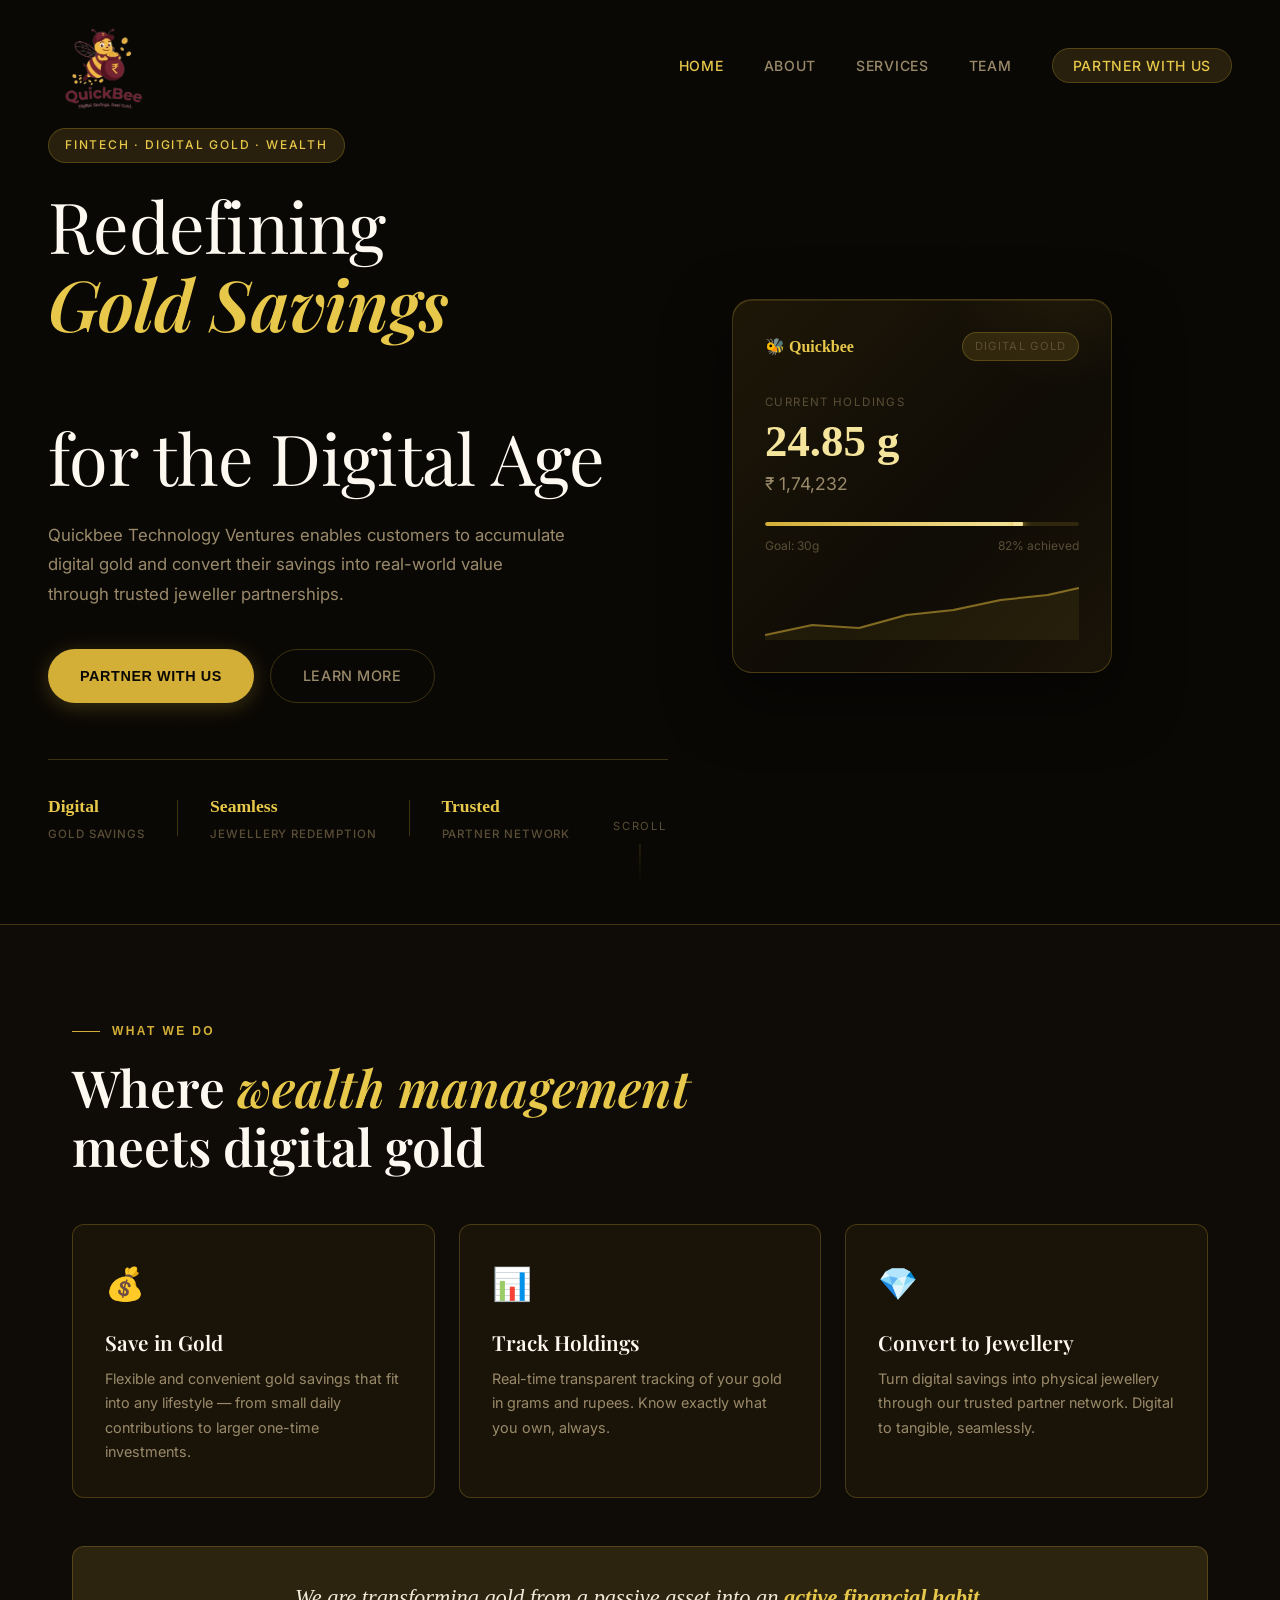
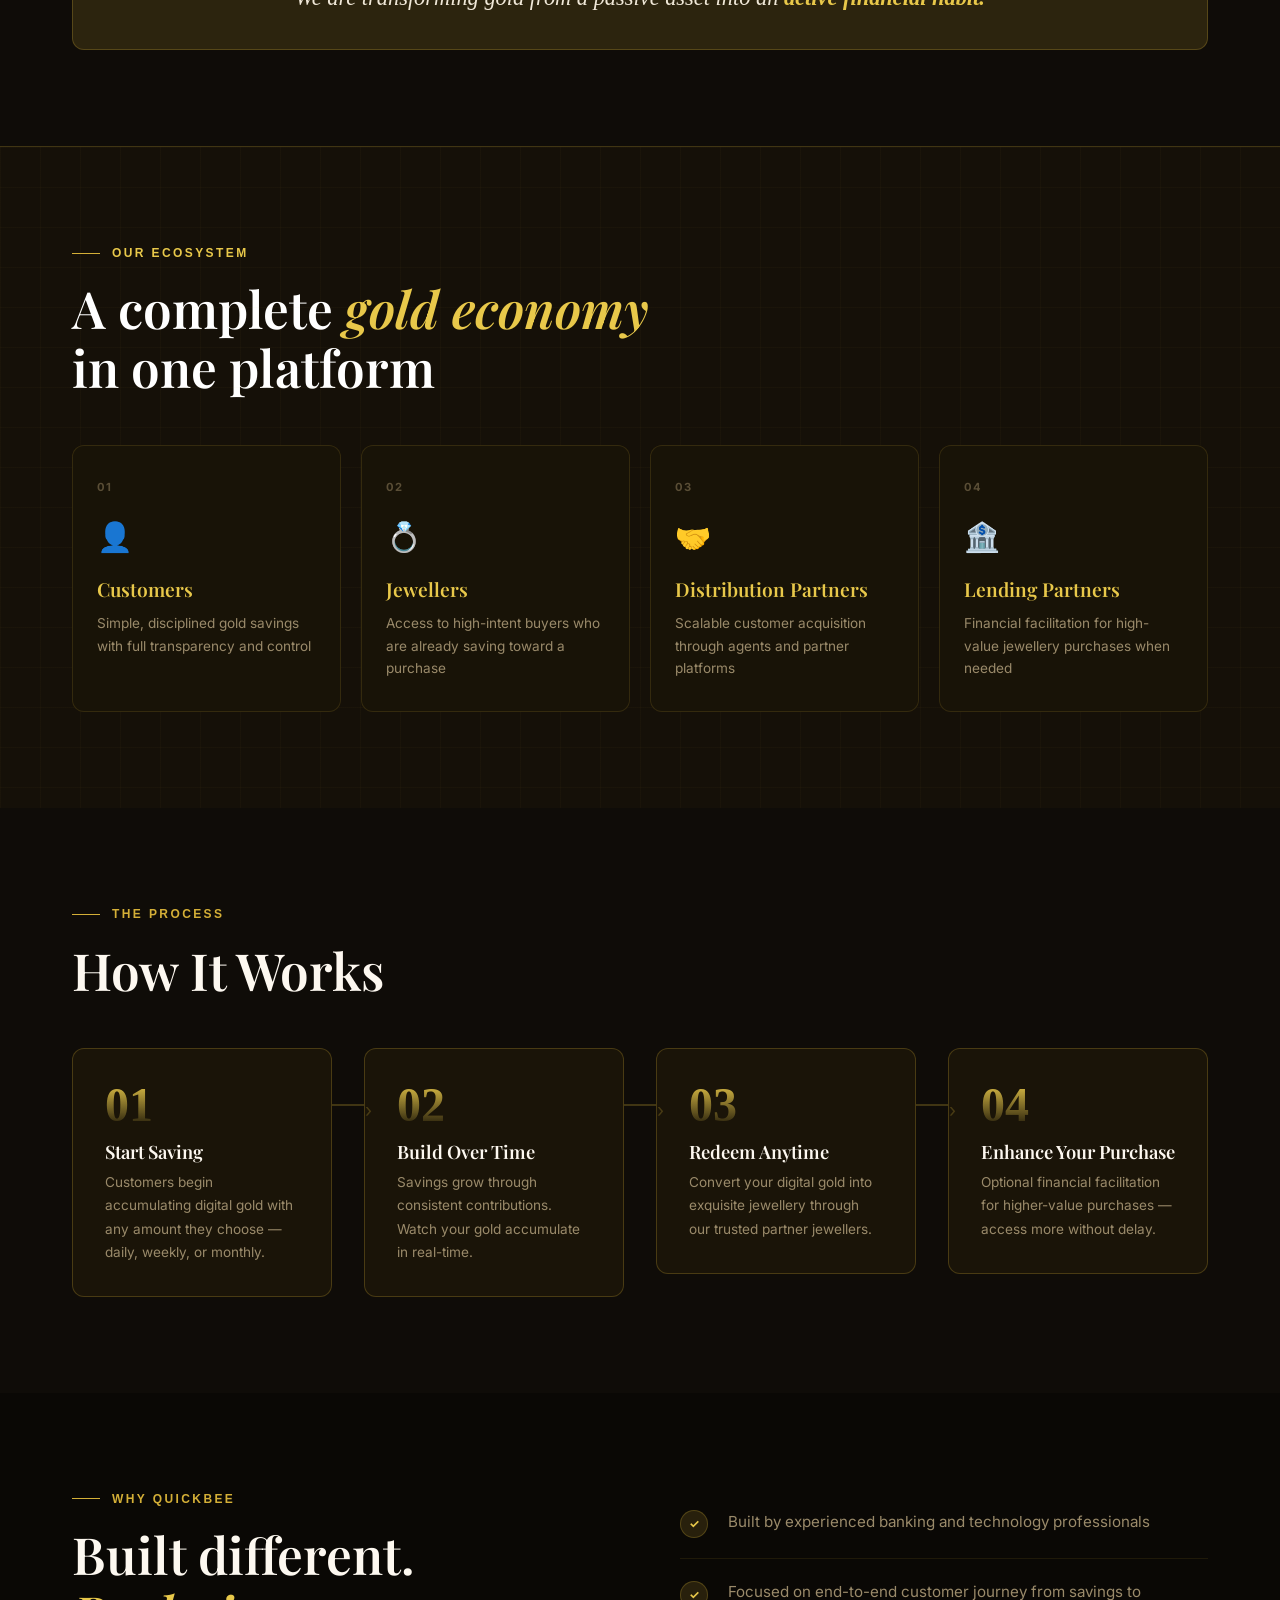
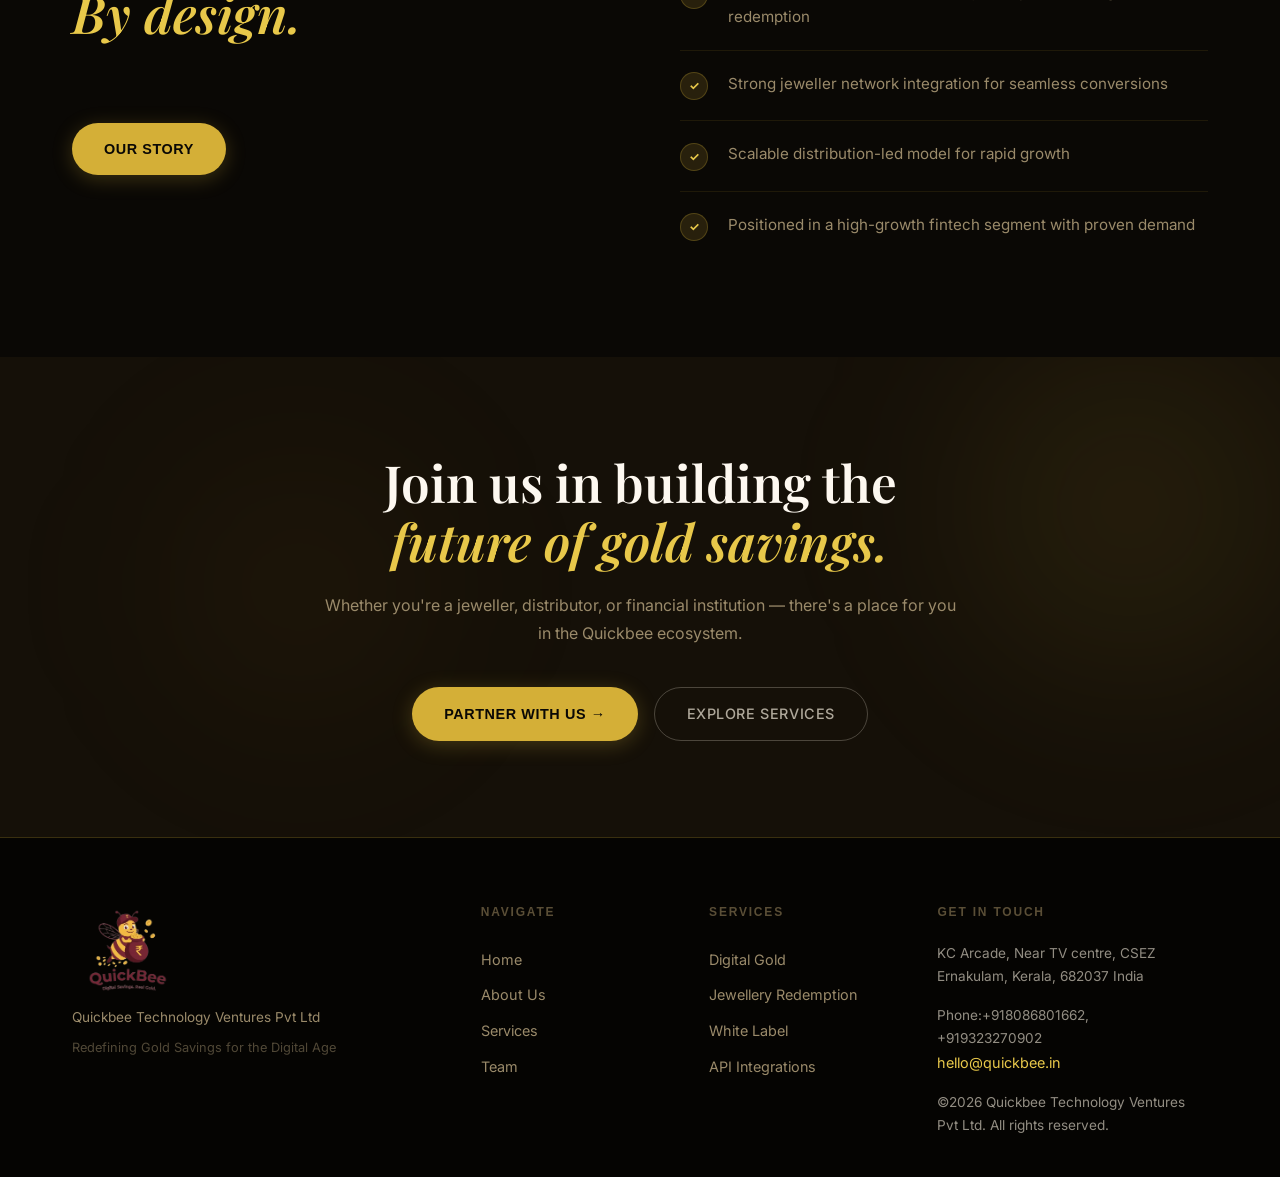
==== commit f2b39af9: "Add files via upload" ====
--- a/index.html
+++ b/index.html
@@ -5,9 +5,10 @@
   <meta name="viewport" content="width=device-width, initial-scale=1.0" />
   <title>Quickbee — Redefining Gold Savings</title>
   <link rel="stylesheet" href="styles.css" />
-  <link rel="preconnect" href="https://fonts.googleapis.com">
-  <link href="https://fonts.googleapis.com/css2?family=Cormorant+Garamond:ital,wght@0,300;0,400;0,600;0,700;1,300;1,400&family=DM+Sans:wght@300;400;500;600&display=swap" rel="stylesheet">
-</head>
+<!-- REMOVE the old font link and replace with this -->
+<link rel="preconnect" href="https://fonts.googleapis.com">
+<link rel="preconnect" href="https://fonts.gstatic.com" crossorigin>
+<link href="https://fonts.googleapis.com/css2?family=Playfair+Display:ital,wght@0,400;0,600;0,700;1,400;1,600&family=Inter:wght@300;400;500;600&display=swap" rel="stylesheet"></head>
 <body>
 
 <!-- NAV -->
--- a/styles.css
+++ b/styles.css
@@ -32,7 +32,7 @@
 body {
   background: var(--bg);
   color: var(--text);
-  font-family: 'DM Sans', sans-serif;
+ font-family: 'Inter', sans-serif;
   font-weight: 400;
   line-height: 1.7;
   overflow-x: hidden;
@@ -42,7 +42,7 @@
 a { text-decoration: none; color: inherit; }
 
 h1, h2, h3 {
-  font-family: 'Cormorant Garamond', serif;
+  font-family: 'Playfair Display', serif;
   line-height: 1.15;
   font-weight: 600;
 }
